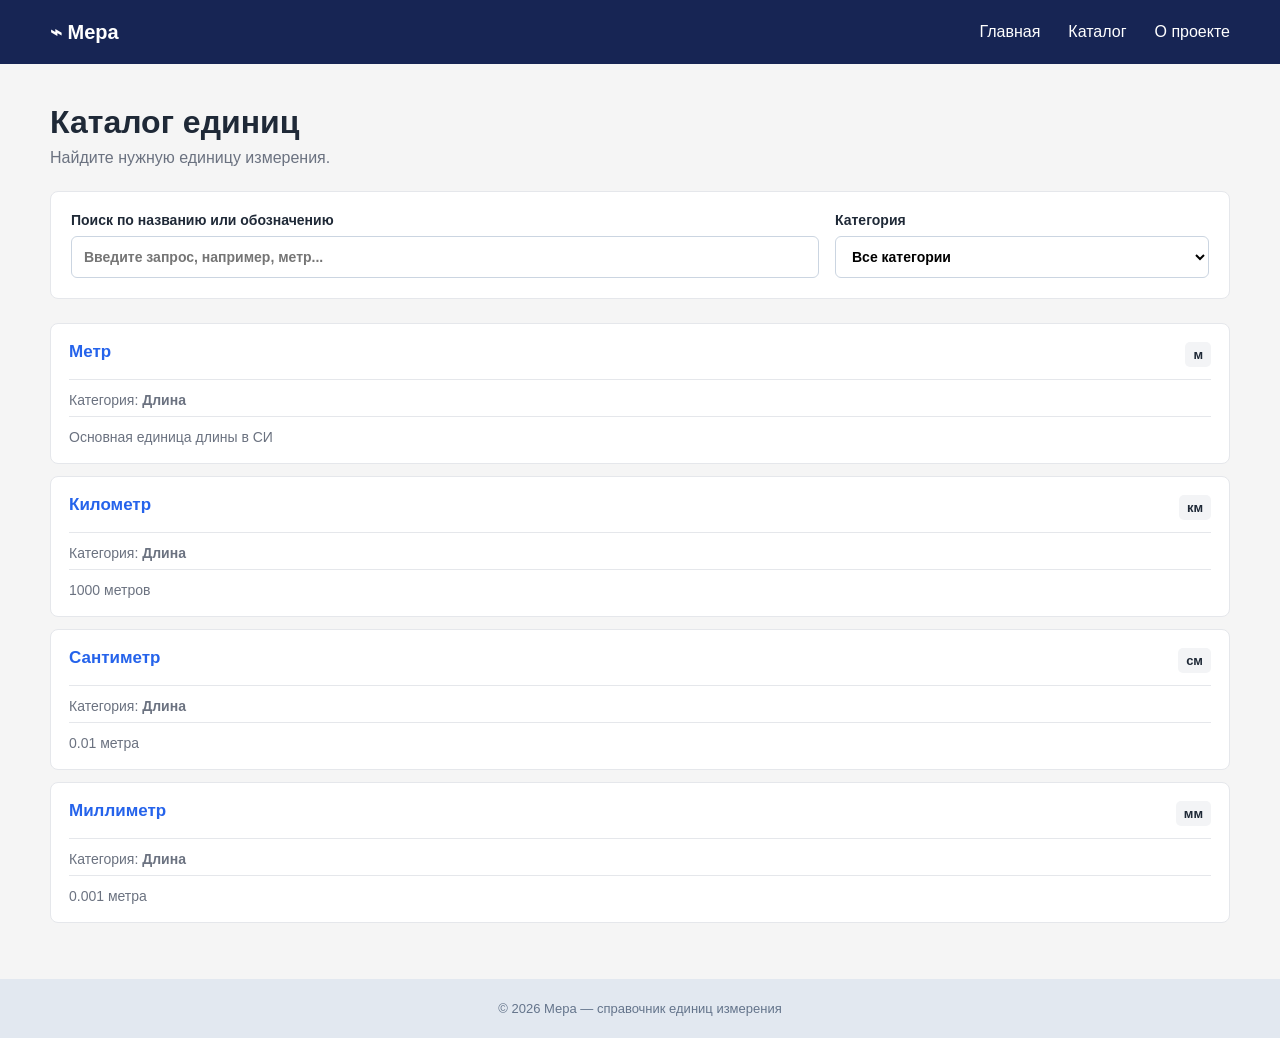
==== site/catalog.html @ fa5b54b5 "Add adaptive layout for lab three" ====
<!DOCTYPE html>
<html lang="ru">
<head>
  <meta charset="UTF-8">
  <meta name="viewport" content="width=device-width, initial-scale=1.0">
  <title>Каталог единиц — Мера</title>
  <link rel="stylesheet" href="css/style.css">
</head>
<body>
  <header class="header">
    <div class="container header__content">
      <a class="logo" href="index.html">⌁ Мера</a>
      <nav class="navigation" aria-label="Основная навигация">
        <a href="index.html">Главная</a><a href="catalog.html">Каталог</a><a href="index.html#about">О проекте</a>
      </nav>
      <a class="menu-button" href="index.html" aria-label="Перейти на главную">☰</a>
    </div>
  </header>
  <main class="container main">
    <section class="intro"><h1>Каталог единиц</h1><p>Найдите нужную единицу измерения.</p></section>
    <form class="filters">
      <label>Поиск по названию или обозначению<input type="search" placeholder="Введите запрос, например, метр..."></label>
      <label>Категория<select><option>Все категории</option><option>Длина</option><option>Масса</option><option>Время</option><option>Температура</option></select></label>
    </form>
    <section class="unit-list" aria-label="Единицы измерения">
      <article class="unit-card"><div><a href="unit.html">Метр</a><span class="symbol">м</span></div><p>Категория: <strong>Длина</strong></p><p>Основная единица длины в СИ</p></article>
      <article class="unit-card"><div><a href="unit.html">Километр</a><span class="symbol">км</span></div><p>Категория: <strong>Длина</strong></p><p>1000 метров</p></article>
      <article class="unit-card"><div><a href="unit.html">Сантиметр</a><span class="symbol">см</span></div><p>Категория: <strong>Длина</strong></p><p>0.01 метра</p></article>
      <article class="unit-card"><div><a href="unit.html">Миллиметр</a><span class="symbol">мм</span></div><p>Категория: <strong>Длина</strong></p><p>0.001 метра</p></article>
    </section>
  </main>
  <footer class="footer"><div class="container">© 2026 Мера — справочник единиц измерения</div></footer>
</body>
</html>
---- site/css/style.css ----
* { box-sizing: border-box; }

html {
  font-family: Arial, sans-serif;
  color: #1f2937;
  background: #f5f5f5;
}

body {
  min-width: 320px;
  min-height: 100vh;
  margin: 0;
  display: flex;
  flex-direction: column;
}

a { color: #2563eb; text-decoration: none; }
.container { width: min(1180px, calc(100% - 32px)); margin: 0 auto; }
.header { color: white; background: #172554; }

.header__content {
  min-height: 64px;
  display: flex;
  align-items: center;
  justify-content: space-between;
  gap: 32px;
}

.logo { color: white; font-size: 20px; font-weight: bold; }
.navigation { display: flex; gap: 28px; }
.navigation a { color: white; }
.menu-button { display: none; color: white; font-size: 24px; }
.main { flex: 1; padding-top: 40px; padding-bottom: 56px; }
.intro { margin-bottom: 24px; }
h1, h2, p { margin-top: 0; }
h1 { margin-bottom: 8px; font-size: 32px; }
h2 { font-size: 22px; }
.intro p, .unit-card p, .detail-card p, .breadcrumbs { color: #6b7280; }

.panel, .detail-card, .filters, .unit-card, .category-card {
  border: 1px solid #e5e7eb;
  border-radius: 8px;
  background: white;
}

.panel { padding: 24px; }

.converter {
  display: grid;
  grid-template-columns: 1.2fr 1fr 1fr auto;
  align-items: end;
  gap: 16px;
}

label { display: grid; gap: 8px; font-size: 14px; font-weight: bold; }

input, select, button {
  width: 100%;
  min-height: 42px;
  padding: 0 12px;
  border: 1px solid #cbd5e1;
  border-radius: 6px;
  font: inherit;
  background: white;
}

button {
  padding: 0 24px;
  border-color: #2563eb;
  color: white;
  font-weight: bold;
  background: #2563eb;
  cursor: pointer;
}

.result {
  margin: 16px 0 0;
  padding: 12px;
  border: 1px solid #86efac;
  border-radius: 6px;
  color: #166534;
  font-weight: bold;
  background: #dcfce7;
}

.categories { margin-top: 32px; }
.category-grid { display: grid; grid-template-columns: repeat(4, 1fr); gap: 16px; }

.category-card {
  min-height: 96px;
  padding: 20px;
  display: flex;
  flex-direction: column;
  gap: 12px;
  font-size: 20px;
}

.category-card span { font-size: 16px; font-weight: bold; }

.filters {
  margin-bottom: 24px;
  padding: 20px;
  display: grid;
  grid-template-columns: 2fr 1fr;
  gap: 16px;
}

.unit-list { display: grid; gap: 12px; }
.unit-card { padding: 18px; }
.unit-card div, .detail-card__title { display: flex; justify-content: space-between; align-items: flex-start; gap: 16px; }
.unit-card a { font-size: 17px; font-weight: bold; }

.unit-card p {
  margin: 12px 0 0;
  padding-top: 12px;
  border-top: 1px solid #e5e7eb;
  font-size: 14px;
}

.unit-card p + p { margin-top: 8px; }

.symbol, .badge {
  padding: 5px 8px;
  border-radius: 5px;
  font-size: 13px;
  font-weight: bold;
  background: #f3f4f6;
}

.breadcrumbs { margin-bottom: 16px; }
.detail-card { padding: 28px; }
.detail-card section { margin-top: 28px; }
.detail-card h1 { margin-bottom: 6px; }
.detail-card h2 { margin-bottom: 12px; font-size: 18px; }
.relations { padding: 16px; border-radius: 6px; background: #f8fafc; }
.relations p { margin: 8px 0; color: #374151; }

.footer {
  padding: 22px 0;
  color: #64748b;
  text-align: center;
  font-size: 13px;
  background: #e2e8f0;
}

.visually-hidden {
  position: absolute;
  width: 1px;
  height: 1px;
  padding: 0;
  margin: -1px;
  overflow: hidden;
  clip: rect(0, 0, 0, 0);
  white-space: nowrap;
  border: 0;
}

@media (max-width: 900px) {
  .container { width: min(704px, calc(100% - 48px)); }
  .converter { grid-template-columns: repeat(2, 1fr); }
  .converter button { grid-column: span 2; }
  .category-grid { grid-template-columns: repeat(2, 1fr); }
}

@media (max-width: 600px) {
  .container { width: calc(100% - 32px); }
  .header__content { min-height: 60px; }
  .navigation { display: none; }
  .menu-button { display: block; }
  .main { padding-top: 24px; padding-bottom: 40px; }
  h1 { font-size: 26px; }
  .panel, .detail-card { padding: 16px; }
  .converter, .filters { grid-template-columns: 1fr; }
  .converter button { grid-column: auto; }
  .category-grid { grid-template-columns: repeat(2, 1fr); gap: 10px; }
  .category-card { min-height: 86px; padding: 14px; }
  .filters { padding: 14px; }
  .detail-card__title { align-items: center; }
}
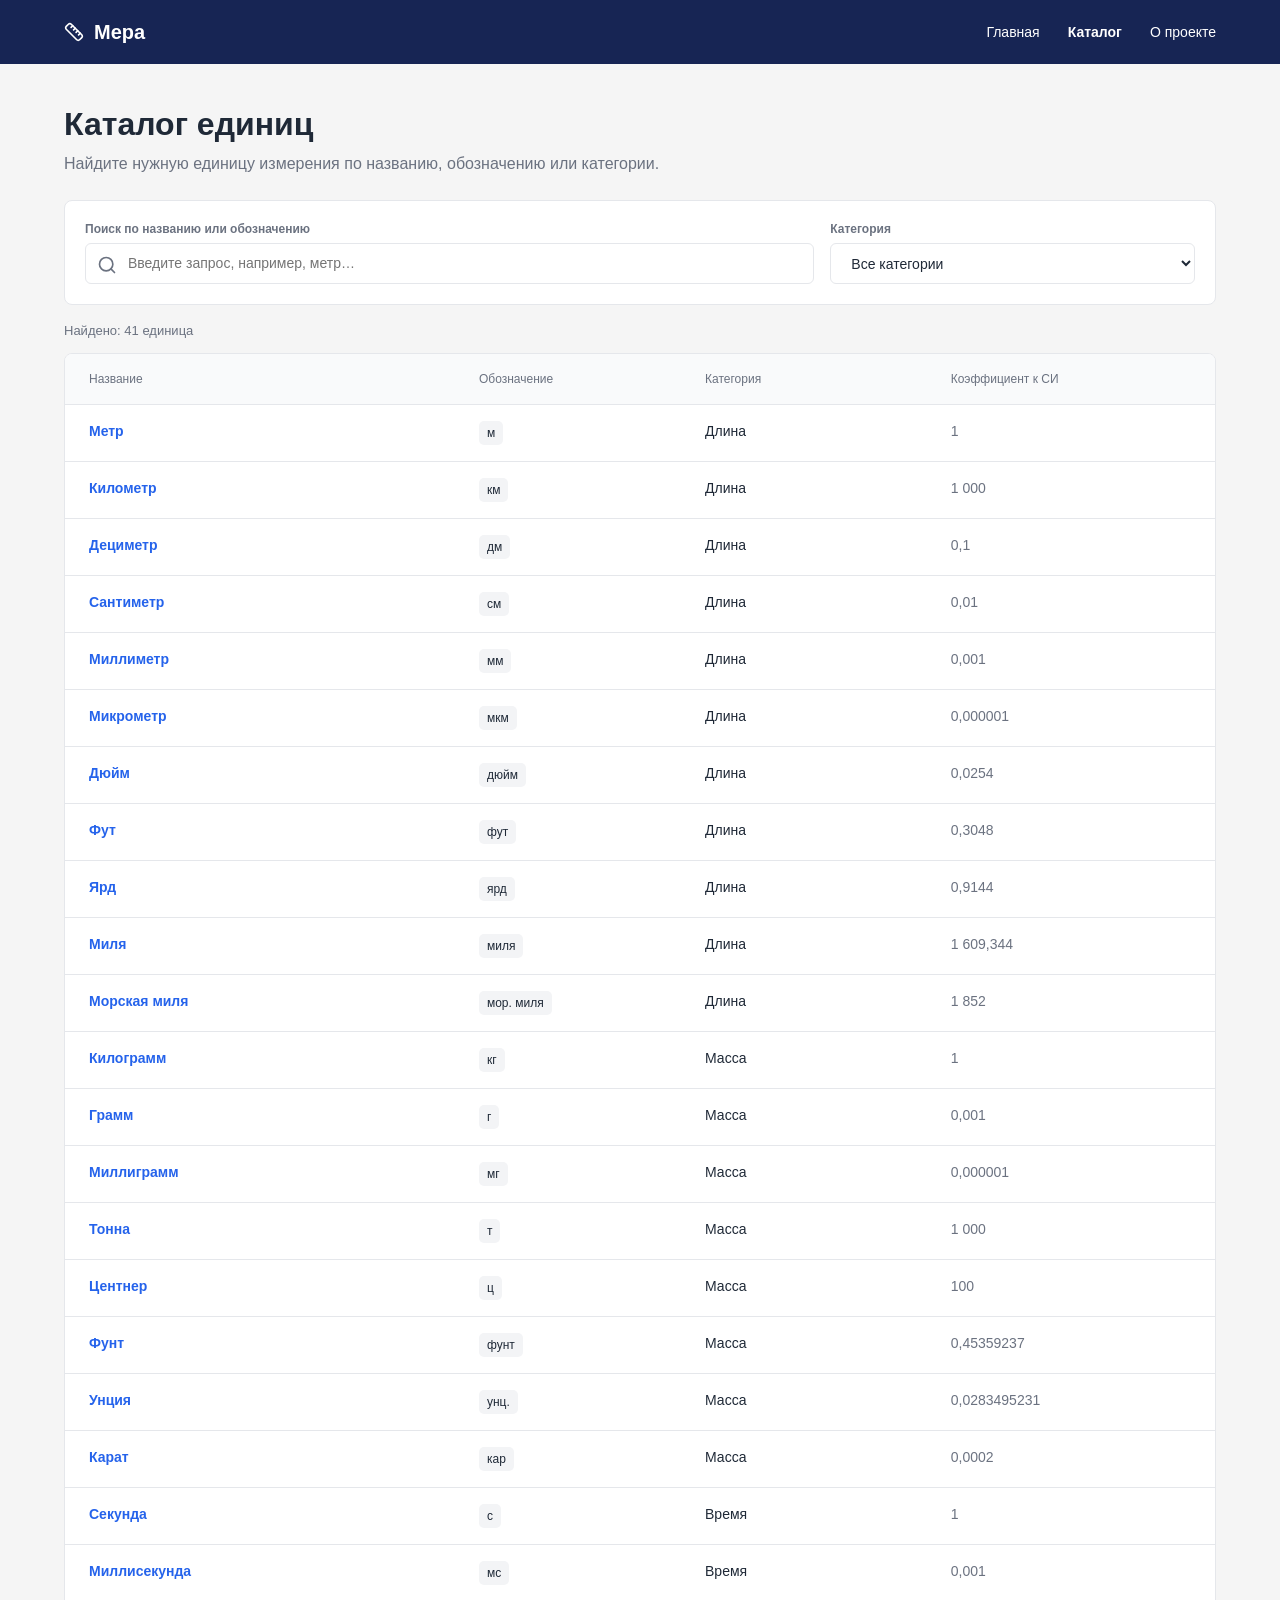
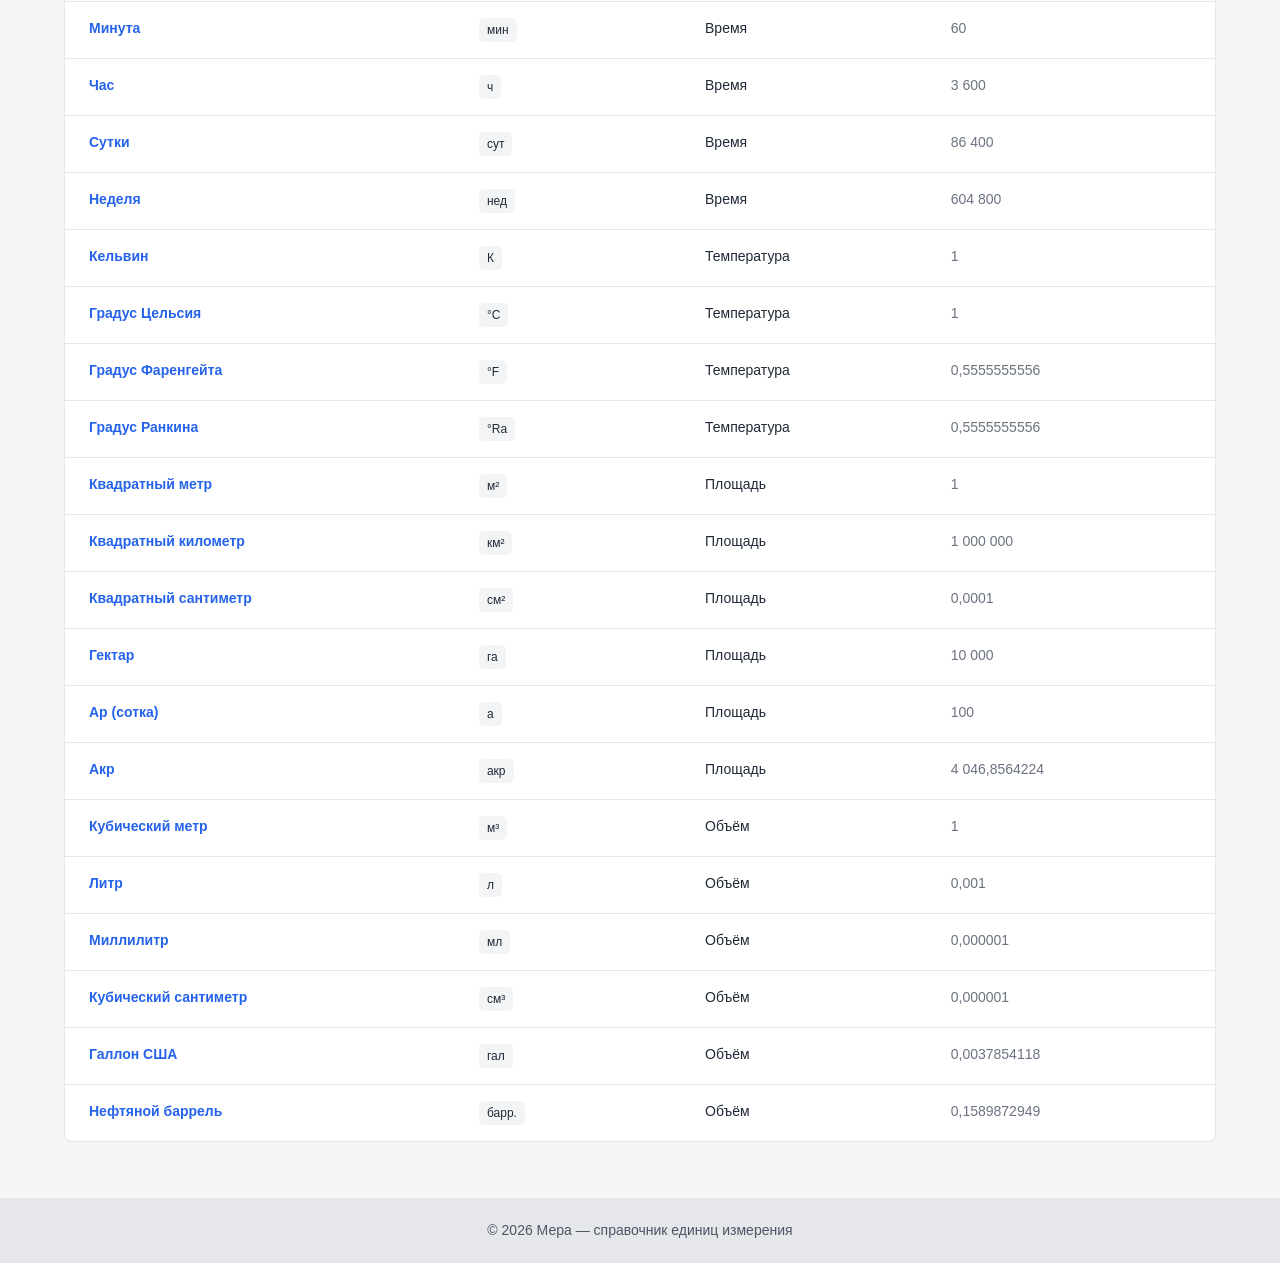
==== commit ab2a4c6f: "Complete Mera lab works 1-5 with site, database and reports" ====
--- a/site/catalog.html
+++ b/site/catalog.html
@@ -6,29 +6,63 @@
   <title>Каталог единиц — Мера</title>
   <link rel="stylesheet" href="css/style.css">
 </head>
-<body>
+<body data-page="catalog">
   <header class="header">
     <div class="container header__content">
-      <a class="logo" href="index.html">⌁ Мера</a>
-      <nav class="navigation" aria-label="Основная навигация">
-        <a href="index.html">Главная</a><a href="catalog.html">Каталог</a><a href="index.html#about">О проекте</a>
+      <a class="logo" href="index.html"><svg class="icon" aria-hidden="true"><use href="img/icons.svg#ruler"></use></svg>Мера</a>
+      <button class="menu-button" type="button" aria-expanded="false" aria-controls="main-nav" aria-label="Открыть меню">
+        <span></span><span></span><span></span>
+      </button>
+      <nav class="navigation" id="main-nav" aria-label="Основная навигация">
+        <a href="index.html">Главная</a>
+        <a href="catalog.html" aria-current="page">Каталог</a>
+        <a href="index.html#about">О проекте</a>
       </nav>
-      <a class="menu-button" href="index.html" aria-label="Перейти на главную">☰</a>
     </div>
   </header>
+
   <main class="container main">
-    <section class="intro"><h1>Каталог единиц</h1><p>Найдите нужную единицу измерения.</p></section>
-    <form class="filters">
-      <label>Поиск по названию или обозначению<input type="search" placeholder="Введите запрос, например, метр..."></label>
-      <label>Категория<select><option>Все категории</option><option>Длина</option><option>Масса</option><option>Время</option><option>Температура</option></select></label>
+    <section class="intro">
+      <h1>Каталог единиц</h1>
+      <p>Найдите нужную единицу измерения по названию, обозначению или категории.</p>
+    </section>
+
+    <form class="filters" data-catalog-filters role="search">
+      <label class="field">
+        <span class="field__label">Поиск по названию или обозначению</span>
+        <span class="search">
+          <svg class="icon search__icon" aria-hidden="true"><use href="img/icons.svg#search"></use></svg>
+          <input class="field__control" type="search" name="q" placeholder="Введите запрос, например, метр…" autocomplete="off">
+        </span>
+      </label>
+      <label class="field">
+        <span class="field__label">Категория</span>
+        <select class="field__control" name="category" data-category-select>
+          <option value="">Все категории</option>
+        </select>
+      </label>
     </form>
-    <section class="unit-list" aria-label="Единицы измерения">
-      <article class="unit-card"><div><a href="unit.html">Метр</a><span class="symbol">м</span></div><p>Категория: <strong>Длина</strong></p><p>Основная единица длины в СИ</p></article>
-      <article class="unit-card"><div><a href="unit.html">Километр</a><span class="symbol">км</span></div><p>Категория: <strong>Длина</strong></p><p>1000 метров</p></article>
-      <article class="unit-card"><div><a href="unit.html">Сантиметр</a><span class="symbol">см</span></div><p>Категория: <strong>Длина</strong></p><p>0.01 метра</p></article>
-      <article class="unit-card"><div><a href="unit.html">Миллиметр</a><span class="symbol">мм</span></div><p>Категория: <strong>Длина</strong></p><p>0.001 метра</p></article>
+
+    <p class="catalog-summary" data-catalog-summary aria-live="polite"></p>
+
+    <section class="table-card" aria-label="Единицы измерения">
+      <table class="unit-table">
+        <thead>
+          <tr><th scope="col">Название</th><th scope="col">Обозначение</th><th scope="col">Категория</th><th scope="col">Коэффициент к СИ</th></tr>
+        </thead>
+        <tbody data-unit-rows></tbody>
+      </table>
+      <div class="empty-state" data-empty-state hidden>
+        <svg class="icon empty-state__icon" aria-hidden="true"><use href="img/icons.svg#search"></use></svg>
+        <p class="empty-state__title">Ничего не найдено</p>
+        <p>Измените запрос или выберите другую категорию.</p>
+        <button class="button button--secondary" type="button" data-reset-filters>Сбросить фильтры</button>
+      </div>
     </section>
   </main>
+
   <footer class="footer"><div class="container">© 2026 Мера — справочник единиц измерения</div></footer>
+  <script src="js/units-data.js"></script>
+  <script src="js/app.js"></script>
 </body>
 </html>
--- a/site/css/style.css
+++ b/site/css/style.css
@@ -1,179 +1,433 @@
-* { box-sizing: border-box; }
-
-html {
-  font-family: Arial, sans-serif;
-  color: #1f2937;
-  background: #f5f5f5;
-}
-
-body {
-  min-width: 320px;
-  min-height: 100vh;
-  margin: 0;
-  display: flex;
-  flex-direction: column;
-}
-
-a { color: #2563eb; text-decoration: none; }
-.container { width: min(1180px, calc(100% - 32px)); margin: 0 auto; }
-.header { color: white; background: #172554; }
-
-.header__content {
-  min-height: 64px;
-  display: flex;
-  align-items: center;
-  justify-content: space-between;
-  gap: 32px;
-}
-
-.logo { color: white; font-size: 20px; font-weight: bold; }
-.navigation { display: flex; gap: 28px; }
-.navigation a { color: white; }
-.menu-button { display: none; color: white; font-size: 24px; }
-.main { flex: 1; padding-top: 40px; padding-bottom: 56px; }
-.intro { margin-bottom: 24px; }
-h1, h2, p { margin-top: 0; }
-h1 { margin-bottom: 8px; font-size: 32px; }
-h2 { font-size: 22px; }
-.intro p, .unit-card p, .detail-card p, .breadcrumbs { color: #6b7280; }
-
-.panel, .detail-card, .filters, .unit-card, .category-card {
-  border: 1px solid #e5e7eb;
-  border-radius: 8px;
-  background: white;
-}
-
-.panel { padding: 24px; }
-
-.converter {
-  display: grid;
-  grid-template-columns: 1.2fr 1fr 1fr auto;
-  align-items: end;
-  gap: 16px;
-}
-
-label { display: grid; gap: 8px; font-size: 14px; font-weight: bold; }
-
-input, select, button {
-  width: 100%;
-  min-height: 42px;
-  padding: 0 12px;
-  border: 1px solid #cbd5e1;
-  border-radius: 6px;
-  font: inherit;
-  background: white;
-}
-
-button {
-  padding: 0 24px;
-  border-color: #2563eb;
-  color: white;
-  font-weight: bold;
-  background: #2563eb;
-  cursor: pointer;
-}
-
-.result {
-  margin: 16px 0 0;
-  padding: 12px;
-  border: 1px solid #86efac;
-  border-radius: 6px;
-  color: #166534;
-  font-weight: bold;
-  background: #dcfce7;
-}
-
-.categories { margin-top: 32px; }
-.category-grid { display: grid; grid-template-columns: repeat(4, 1fr); gap: 16px; }
-
-.category-card {
-  min-height: 96px;
-  padding: 20px;
-  display: flex;
-  flex-direction: column;
-  gap: 12px;
-  font-size: 20px;
-}
-
-.category-card span { font-size: 16px; font-weight: bold; }
-
-.filters {
-  margin-bottom: 24px;
-  padding: 20px;
-  display: grid;
-  grid-template-columns: 2fr 1fr;
-  gap: 16px;
-}
-
-.unit-list { display: grid; gap: 12px; }
-.unit-card { padding: 18px; }
-.unit-card div, .detail-card__title { display: flex; justify-content: space-between; align-items: flex-start; gap: 16px; }
-.unit-card a { font-size: 17px; font-weight: bold; }
-
-.unit-card p {
-  margin: 12px 0 0;
-  padding-top: 12px;
-  border-top: 1px solid #e5e7eb;
-  font-size: 14px;
-}
-
-.unit-card p + p { margin-top: 8px; }
-
-.symbol, .badge {
-  padding: 5px 8px;
-  border-radius: 5px;
-  font-size: 13px;
-  font-weight: bold;
-  background: #f3f4f6;
-}
-
-.breadcrumbs { margin-bottom: 16px; }
-.detail-card { padding: 28px; }
-.detail-card section { margin-top: 28px; }
-.detail-card h1 { margin-bottom: 6px; }
-.detail-card h2 { margin-bottom: 12px; font-size: 18px; }
-.relations { padding: 16px; border-radius: 6px; background: #f8fafc; }
-.relations p { margin: 8px 0; color: #374151; }
-
-.footer {
-  padding: 22px 0;
-  color: #64748b;
-  text-align: center;
-  font-size: 13px;
-  background: #e2e8f0;
-}
-
-.visually-hidden {
-  position: absolute;
-  width: 1px;
-  height: 1px;
-  padding: 0;
-  margin: -1px;
-  overflow: hidden;
-  clip: rect(0, 0, 0, 0);
-  white-space: nowrap;
-  border: 0;
-}
-
-@media (max-width: 900px) {
-  .container { width: min(704px, calc(100% - 48px)); }
-  .converter { grid-template-columns: repeat(2, 1fr); }
-  .converter button { grid-column: span 2; }
-  .category-grid { grid-template-columns: repeat(2, 1fr); }
-}
-
-@media (max-width: 600px) {
-  .container { width: calc(100% - 32px); }
-  .header__content { min-height: 60px; }
-  .navigation { display: none; }
-  .menu-button { display: block; }
-  .main { padding-top: 24px; padding-bottom: 40px; }
-  h1 { font-size: 26px; }
-  .panel, .detail-card { padding: 16px; }
-  .converter, .filters { grid-template-columns: 1fr; }
-  .converter button { grid-column: auto; }
-  .category-grid { grid-template-columns: repeat(2, 1fr); gap: 10px; }
-  .category-card { min-height: 86px; padding: 14px; }
-  .filters { padding: 14px; }
-  .detail-card__title { align-items: center; }
-}
+/* Мера — общие стили всех страниц.
+   Цвета, размеры и отступы соответствуют стилям и компонентам проекта Figma
+   (см. docs/lab-02/ДИЗАЙН_СПЕЦИФИКАЦИЯ.md). */
+
+:root {
+  --color-dark: #172554;
+  --color-accent: #2563eb;
+  --color-accent-hover: #1d4ed8;
+  --color-accent-light: #eff6ff;
+  --color-text: #1f2937;
+  --color-text-muted: #6b7280;
+  --color-footer-text: #4b5563;
+  --color-bg: #f5f5f5;
+  --color-surface: #ffffff;
+  --color-border: #e5e7eb;
+  --color-table-head: #f9fafb;
+  --color-badge: #f3f4f6;
+  --color-error: #dc2626;
+  --color-error-bg: #fef2f2;
+  --color-error-text: #991b1b;
+  --color-success-bg: #f0fdf4;
+  --color-success-border: #bbf7d0;
+  --color-success-label: #166534;
+  --color-success-value: #15803d;
+  --radius: 8px;
+  --radius-small: 6px;
+  --font: Inter, "Segoe UI", Roboto, Arial, sans-serif;
+}
+
+* { box-sizing: border-box; }
+
+html {
+  font-family: var(--font);
+  font-size: 16px;
+  line-height: 1.5;
+  color: var(--color-text);
+  background: var(--color-bg);
+}
+
+body {
+  min-width: 320px;
+  min-height: 100vh;
+  margin: 0;
+  display: flex;
+  flex-direction: column;
+}
+
+a { color: var(--color-accent); text-decoration: none; }
+a:hover { text-decoration: underline; }
+h1, h2, p { margin-top: 0; }
+h1 { margin-bottom: 8px; font-size: 32px; line-height: 40px; font-weight: 600; }
+h2 { margin-bottom: 16px; font-size: 24px; line-height: 32px; font-weight: 600; }
+
+.container { width: min(1312px, calc(100% - 128px)); margin: 0 auto; }
+
+.icon {
+  width: 20px;
+  height: 20px;
+  flex: none;
+}
+
+/* Шапка и навигация */
+
+.header { color: #fff; background: var(--color-dark); }
+
+.header__content {
+  position: relative;
+  min-height: 64px;
+  display: flex;
+  align-items: center;
+  justify-content: space-between;
+  gap: 32px;
+}
+
+.logo {
+  display: inline-flex;
+  align-items: center;
+  gap: 10px;
+  color: #fff;
+  font-size: 20px;
+  font-weight: 700;
+}
+
+.logo:hover { text-decoration: none; }
+.navigation { display: flex; gap: 28px; }
+.navigation a { color: #fff; font-size: 14px; }
+.navigation a:hover, .navigation a[aria-current="page"] { color: #fff; text-decoration: none; }
+.navigation a[aria-current="page"] { font-weight: 700; }
+
+.menu-button {
+  display: none;
+  width: 40px;
+  height: 40px;
+  padding: 10px 8px;
+  border: 0;
+  border-radius: var(--radius-small);
+  background: transparent;
+  cursor: pointer;
+}
+
+.menu-button span {
+  display: block;
+  height: 2px;
+  margin: 4px 0;
+  border-radius: 1px;
+  background: #fff;
+  transition: transform 0.2s, opacity 0.2s;
+}
+
+.menu-button[aria-expanded="true"] span:nth-child(1) { transform: translateY(6px) rotate(45deg); }
+.menu-button[aria-expanded="true"] span:nth-child(2) { opacity: 0; }
+.menu-button[aria-expanded="true"] span:nth-child(3) { transform: translateY(-6px) rotate(-45deg); }
+
+/* Основная область */
+
+.main { flex: 1; padding-top: 40px; padding-bottom: 56px; }
+.intro { margin-bottom: 24px; }
+.intro p { margin-bottom: 0; color: var(--color-text-muted); }
+
+.panel, .detail-card, .filters, .category-card, .table-card {
+  border: 1px solid var(--color-border);
+  border-radius: var(--radius);
+  background: var(--color-surface);
+}
+
+.panel { padding: 24px; }
+
+/* Поля формы и кнопки */
+
+.field { display: grid; gap: 6px; }
+.field__label { color: var(--color-text-muted); font-size: 12px; line-height: 16px; font-weight: 600; }
+
+.field__control {
+  width: 100%;
+  min-height: 41px;
+  padding: 0 16px;
+  border: 1px solid var(--color-border);
+  border-radius: var(--radius-small);
+  color: var(--color-text);
+  font: inherit;
+  font-size: 14px;
+  background: var(--color-surface);
+}
+
+.field__control:focus { outline: 1px solid var(--color-accent); border-color: var(--color-accent); }
+.field__control[aria-invalid="true"] { border-color: var(--color-error); background: var(--color-error-bg); }
+
+.button {
+  display: inline-flex;
+  align-items: center;
+  justify-content: center;
+  min-height: 41px;
+  padding: 0 24px;
+  border: 1px solid var(--color-accent);
+  border-radius: var(--radius-small);
+  color: #fff;
+  font: inherit;
+  font-size: 14px;
+  font-weight: 600;
+  background: var(--color-accent);
+  cursor: pointer;
+}
+
+.button:hover { border-color: var(--color-accent-hover); background: var(--color-accent-hover); text-decoration: none; }
+.button--secondary { color: var(--color-accent); background: var(--color-surface); }
+.button--secondary:hover { color: #fff; }
+
+/* Конвертер */
+
+.converter {
+  display: grid;
+  grid-template-columns: 1.1fr 1fr 1fr auto;
+  align-items: end;
+  gap: 16px;
+}
+
+.result {
+  margin-top: 20px;
+  padding: 14px 16px;
+  display: grid;
+  gap: 2px;
+  border: 1px solid var(--color-success-border);
+  border-radius: var(--radius-small);
+  background: var(--color-success-bg);
+}
+
+.result__label { color: var(--color-success-label); font-size: 12px; font-weight: 600; }
+.result__value { color: var(--color-success-value); font-size: 24px; line-height: 32px; font-weight: 700; overflow-wrap: anywhere; }
+.result__formula { color: var(--color-text-muted); font-size: 13px; }
+
+.message { margin: 16px 0 0; padding: 12px 16px; border-radius: var(--radius-small); font-size: 15px; }
+.message--error { border: 1px solid var(--color-error); color: var(--color-error-text); background: var(--color-error-bg); }
+
+/* Категории */
+
+.categories, .about { margin-top: 32px; }
+.category-grid { display: grid; grid-template-columns: repeat(3, 1fr); gap: 16px; }
+
+.category-card {
+  padding: 20px;
+  display: grid;
+  justify-items: start;
+  gap: 4px;
+  color: var(--color-text);
+  transition: border-color 0.15s, box-shadow 0.15s;
+}
+
+.category-card:hover { border-color: var(--color-accent); box-shadow: 0 4px 14px rgb(37 99 235 / 0.12); text-decoration: none; }
+
+.category-card__icon {
+  width: 40px;
+  height: 40px;
+  margin-bottom: 12px;
+  display: grid;
+  place-items: center;
+  border-radius: var(--radius);
+  color: var(--color-accent);
+  background: var(--color-accent-light);
+}
+
+.category-card__name { font-size: 18px; line-height: 22px; font-weight: 700; }
+.category-card__count { color: var(--color-text-muted); font-size: 13px; }
+.about p { max-width: 760px; color: var(--color-text-muted); }
+
+/* Каталог */
+
+.filters {
+  margin-bottom: 16px;
+  padding: 20px;
+  display: grid;
+  grid-template-columns: 2fr 1fr;
+  gap: 16px;
+  align-items: end;
+}
+
+.filters--server { grid-template-columns: 2fr 1fr auto; }
+.search { position: relative; display: block; }
+.search__icon { position: absolute; top: 12px; left: 12px; color: var(--color-text-muted); }
+.search .field__control { padding-left: 42px; }
+.catalog-summary { margin-bottom: 12px; color: var(--color-text-muted); font-size: 13px; }
+.table-card { overflow: hidden; }
+.unit-table { width: 100%; border-collapse: collapse; }
+
+.unit-table th, .unit-table td {
+  padding: 16px 24px;
+  border-bottom: 1px solid var(--color-border);
+  font-size: 14px;
+  text-align: left;
+  vertical-align: top;
+}
+
+.unit-table th { color: var(--color-text-muted); font-size: 12px; font-weight: 500; background: var(--color-table-head); }
+.unit-table tbody tr:last-child td { border-bottom: 0; }
+.unit-table tbody tr:hover { background: var(--color-table-head); }
+.unit-table td a { font-weight: 600; }
+.unit-table__factor { font-variant-numeric: tabular-nums; color: var(--color-text-muted); }
+
+.symbol, .badge {
+  display: inline-block;
+  padding: 3px 8px;
+  border-radius: 5px;
+  font-size: 12px;
+  font-weight: 500;
+  background: var(--color-badge);
+}
+
+.badge--accent { color: var(--color-accent); background: var(--color-accent-light); }
+
+.empty-state {
+  padding: 40px 20px;
+  display: grid;
+  justify-items: center;
+  gap: 4px;
+  text-align: center;
+  color: var(--color-text-muted);
+}
+
+.empty-state[hidden] { display: none; }
+.empty-state__icon { width: 32px; height: 32px; margin-bottom: 8px; }
+.empty-state__title { margin-bottom: 0; color: var(--color-text); font-size: 18px; font-weight: 600; }
+.empty-state .button { margin-top: 12px; }
+
+.empty-state--page {
+  border: 1px solid var(--color-border);
+  border-radius: var(--radius);
+  background: var(--color-surface);
+}
+
+.empty-state--error { border-color: var(--color-error); background: var(--color-error-bg); }
+.empty-state--error .empty-state__title { color: var(--color-error-text); }
+
+/* Карточка единицы */
+
+.back-link { display: inline-block; margin-bottom: 16px; font-size: 14px; }
+.detail-card { padding: 32px; border-radius: 12px; }
+.detail-card[hidden] { display: none; }
+
+.detail-card__title {
+  display: flex;
+  flex-wrap: wrap;
+  justify-content: space-between;
+  align-items: center;
+  gap: 12px 16px;
+  margin-bottom: 8px;
+}
+
+.detail-card h1 { margin-bottom: 0; }
+.detail-card section { margin-top: 24px; }
+.detail-card h2 { margin-bottom: 8px; font-size: 16px; line-height: 20px; }
+.detail-card p { margin-bottom: 0; font-size: 15px; line-height: 1.6; }
+.badges { display: flex; flex-wrap: wrap; gap: 8px; }
+
+.facts { margin: 0; display: grid; grid-template-columns: repeat(3, 1fr); gap: 12px; }
+.facts div { padding: 12px 14px; border: 1px solid var(--color-border); border-radius: var(--radius-small); }
+.facts dt { color: var(--color-text-muted); font-size: 13px; }
+.facts dd { margin: 4px 0 0; font-weight: 600; overflow-wrap: anywhere; }
+
+.relations {
+  padding: 16px 20px;
+  border: 1px solid var(--color-border);
+  border-radius: var(--radius-small);
+  background: var(--color-bg);
+}
+
+.detail-card .relations__title { color: var(--color-text-muted); font-size: 12px; line-height: 16px; font-weight: 500; }
+.relations__list { margin: 0; padding: 0; display: grid; grid-template-columns: repeat(3, 1fr); gap: 6px 24px; list-style: none; }
+.relations__list li { font-size: 15px; font-weight: 600; font-variant-numeric: tabular-nums; overflow-wrap: anywhere; }
+.detail-card > .button { margin-top: 24px; }
+
+/* Страница состояния сервера (PHP-версия) */
+
+.facts--wide { grid-template-columns: repeat(2, 1fr); }
+.status-ok { color: var(--color-success-value); }
+
+.code {
+  margin: 0 0 16px;
+  padding: 14px 16px;
+  overflow-x: auto;
+  border: 1px solid var(--color-border);
+  border-radius: var(--radius-small);
+  font: 13px/1.5 Consolas, "Courier New", monospace;
+  background: var(--color-table-head);
+}
+
+.unit-table--plain { border: 1px solid var(--color-border); }
+
+/* Подвал */
+
+.footer {
+  padding: 22px 0;
+  color: var(--color-footer-text);
+  text-align: center;
+  font-size: 14px;
+  background: var(--color-border);
+}
+
+.visually-hidden {
+  position: absolute;
+  width: 1px;
+  height: 1px;
+  padding: 0;
+  margin: -1px;
+  overflow: hidden;
+  clip: rect(0, 0, 0, 0);
+  white-space: nowrap;
+  border: 0;
+}
+
+/* Планшет: 601–1024 px */
+
+@media (max-width: 1024px) {
+  .container { width: calc(100% - 48px); }
+  .converter { grid-template-columns: 1fr 1fr; }
+  .converter .field:first-child, .converter .button { grid-column: 1 / -1; }
+  .category-grid { grid-template-columns: repeat(2, 1fr); }
+  .facts { grid-template-columns: 1fr; }
+  .relations__list { grid-template-columns: repeat(2, 1fr); }
+  .unit-table th, .unit-table td { padding: 14px 16px; }
+  h1 { font-size: 28px; line-height: 34px; }
+}
+
+/* Телефон: до 600 px */
+
+@media (max-width: 600px) {
+  .container { width: calc(100% - 32px); }
+  .header__content { min-height: 56px; }
+  .menu-button { display: block; }
+
+  .navigation {
+    position: absolute;
+    top: 100%;
+    right: -16px;
+    left: -16px;
+    z-index: 10;
+    padding: 8px 16px 16px;
+    display: none;
+    flex-direction: column;
+    gap: 0;
+    background: var(--color-dark);
+    box-shadow: 0 8px 16px rgb(15 23 42 / 0.25);
+  }
+
+  .navigation.is-open { display: flex; }
+  .navigation a { padding: 12px 0; border-top: 1px solid rgb(255 255 255 / 0.12); font-size: 16px; }
+  .main { padding-top: 24px; padding-bottom: 40px; }
+  h1 { font-size: 24px; line-height: 30px; }
+  h2 { font-size: 20px; line-height: 28px; }
+  .panel, .detail-card { padding: 16px; }
+  .converter, .filters, .filters--server { grid-template-columns: 1fr; }
+  .category-grid { grid-template-columns: 1fr; gap: 8px; }
+  .category-card { padding: 16px; grid-template-columns: auto 1fr; align-items: center; column-gap: 12px; row-gap: 0; }
+  .category-card__icon { grid-row: span 2; margin-bottom: 0; }
+  .filters { padding: 16px; }
+  .result__value { font-size: 24px; line-height: 32px; }
+  .relations__list { grid-template-columns: 1fr; }
+  .detail-card > .button { width: 100%; }
+
+  /* Таблица каталога превращается в список карточек */
+  .facts--wide { grid-template-columns: 1fr; }
+  .unit-table:not(.unit-table--plain) thead { display: none; }
+  .unit-table:not(.unit-table--plain), .unit-table:not(.unit-table--plain) tbody, .unit-table:not(.unit-table--plain) tr, .unit-table:not(.unit-table--plain) td { display: block; }
+  .table-card { border: 0; background: transparent; }
+  .unit-table:not(.unit-table--plain) tbody { display: grid; gap: 12px; }
+  .unit-table:not(.unit-table--plain) tr { position: relative; padding: 16px; border: 1px solid var(--color-border); border-radius: var(--radius); background: var(--color-surface); }
+  .unit-table:not(.unit-table--plain) td { padding: 0; border: 0; }
+  .unit-table:not(.unit-table--plain) td:first-child { padding-right: 90px; font-size: 16px; }
+  .unit-table:not(.unit-table--plain) td:nth-child(2) { position: absolute; top: 14px; right: 16px; }
+  .unit-table:not(.unit-table--plain) td:nth-child(3) { margin-top: 8px; font-size: 12px; }
+  .unit-table:not(.unit-table--plain) td:nth-child(3)::before { content: "Категория: "; color: var(--color-text-muted); }
+  .unit-table:not(.unit-table--plain) td:nth-child(4) { margin-top: 10px; padding-top: 10px; border-top: 1px solid var(--color-border); color: var(--color-text-muted); font-size: 13px; }
+  .unit-table:not(.unit-table--plain) td:nth-child(4)::before { content: "Коэффициент к СИ: "; }
+  .table-card .empty-state { border: 1px solid var(--color-border); border-radius: var(--radius); background: var(--color-surface); }
+}
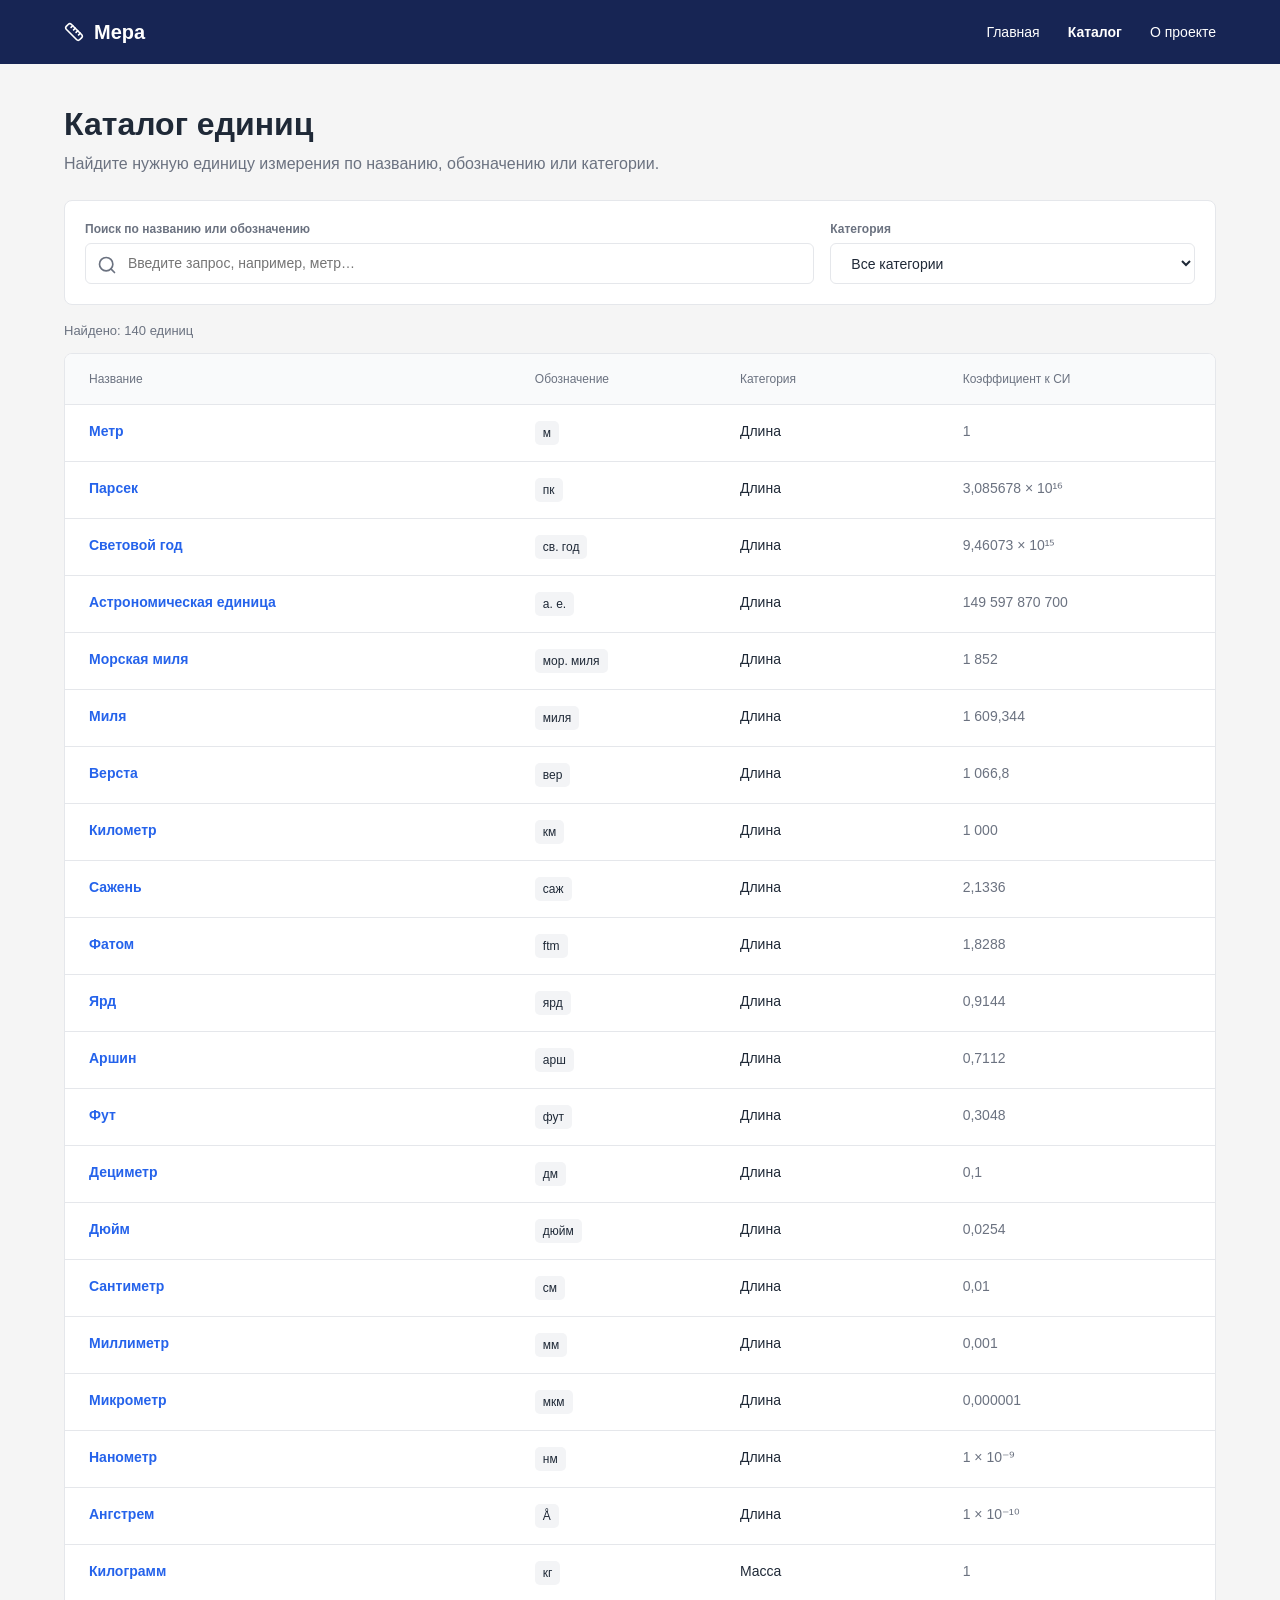
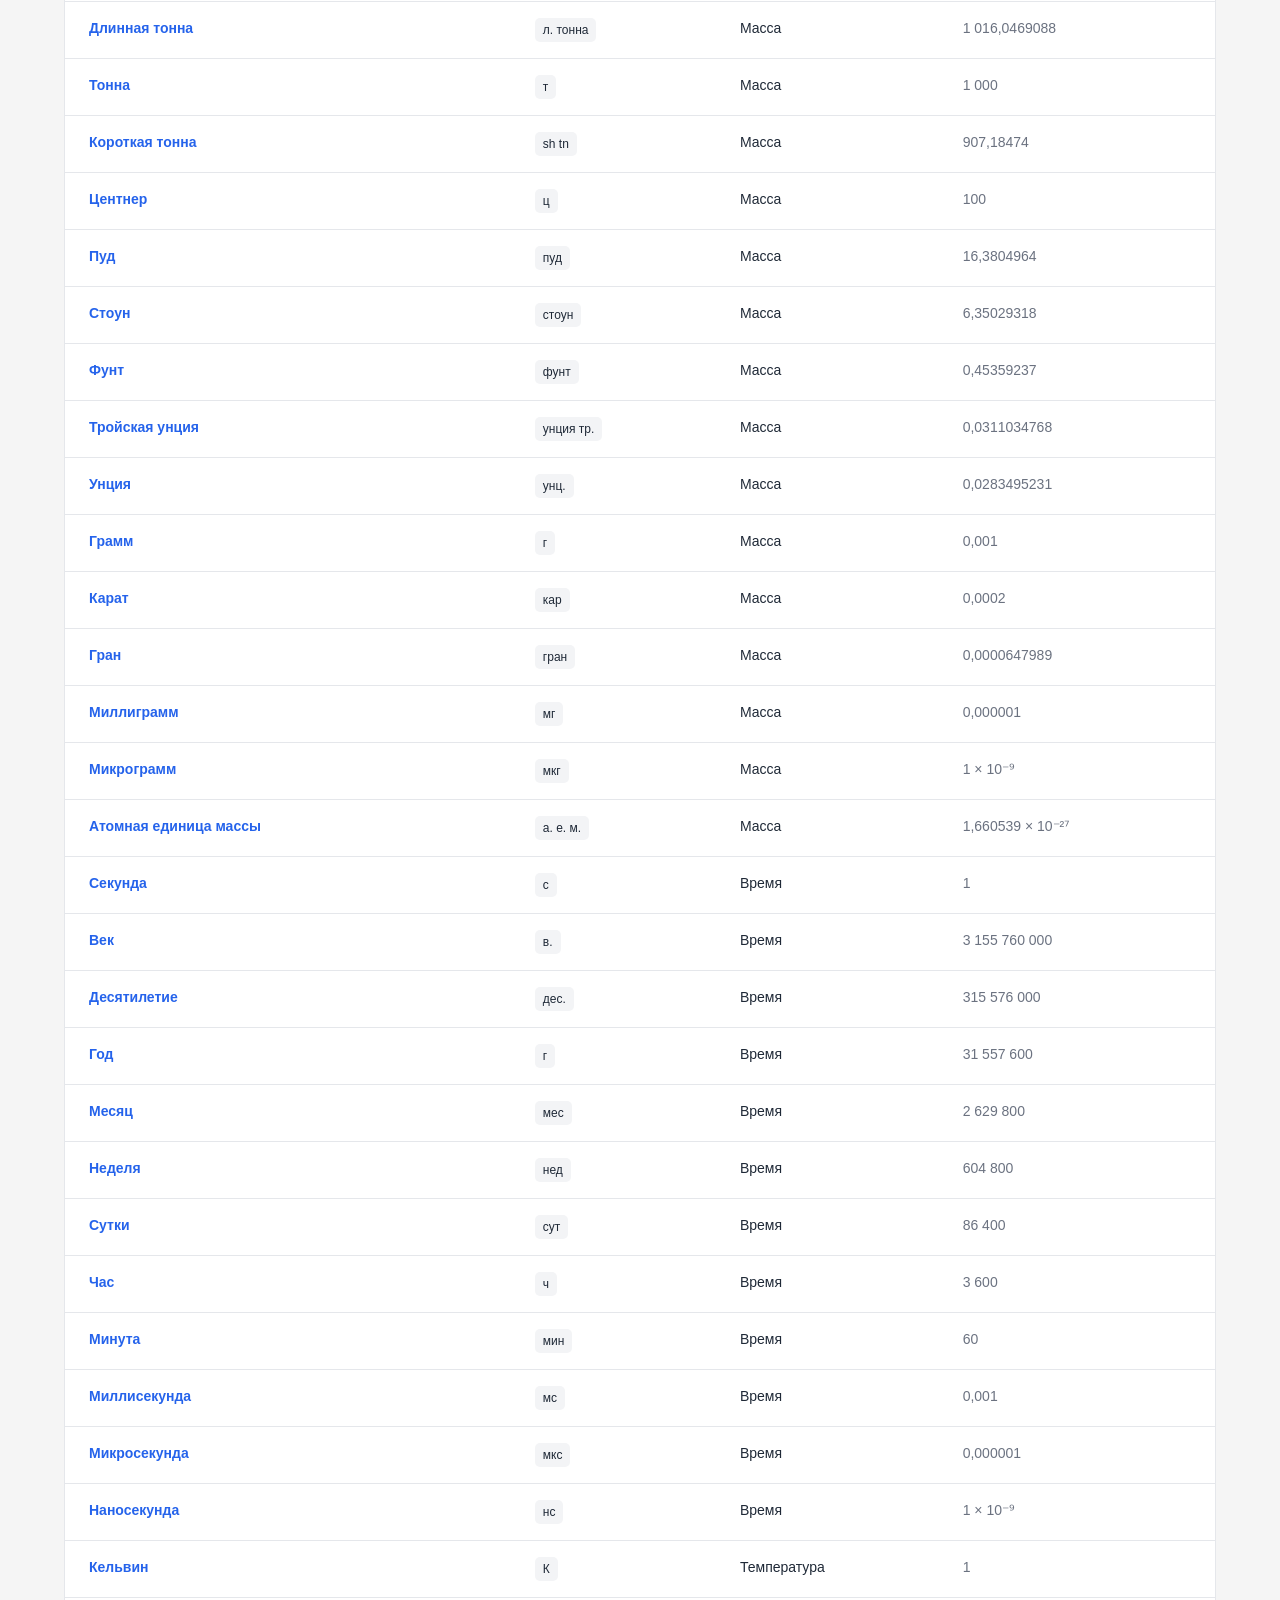
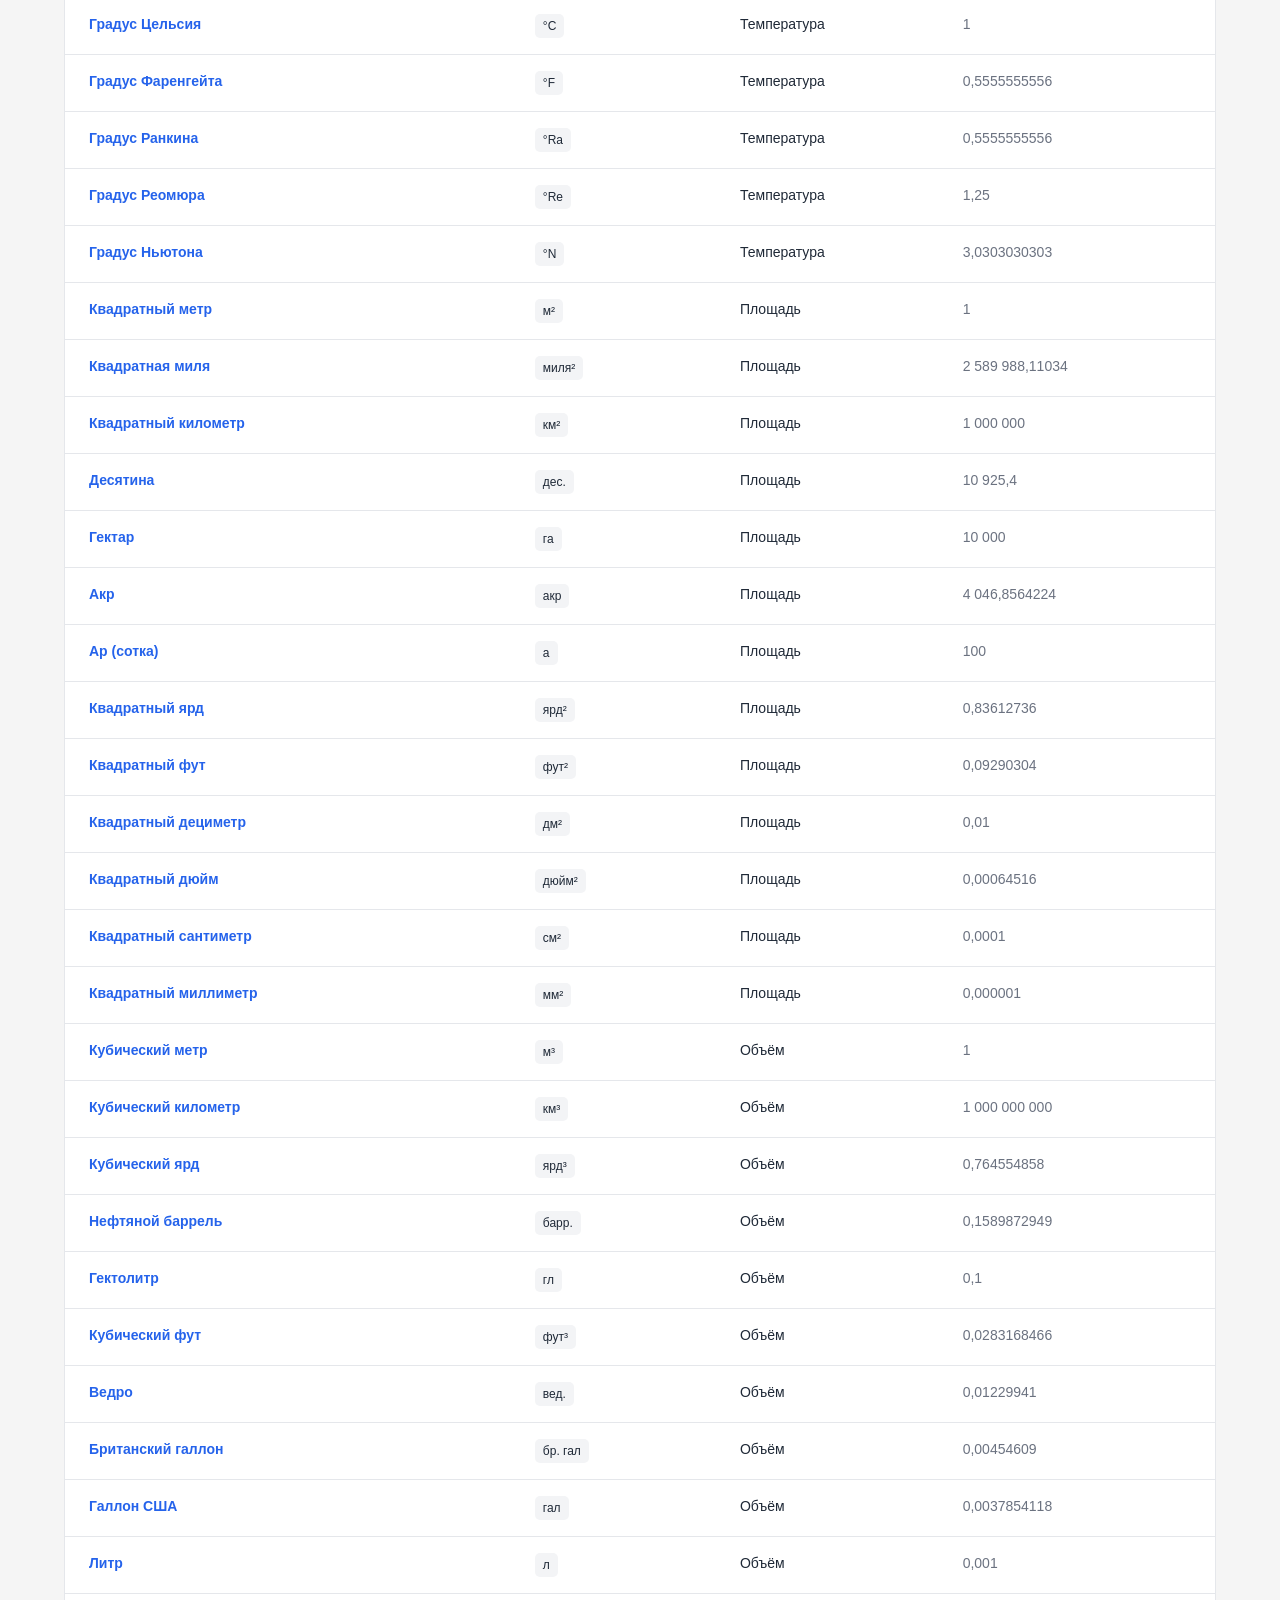
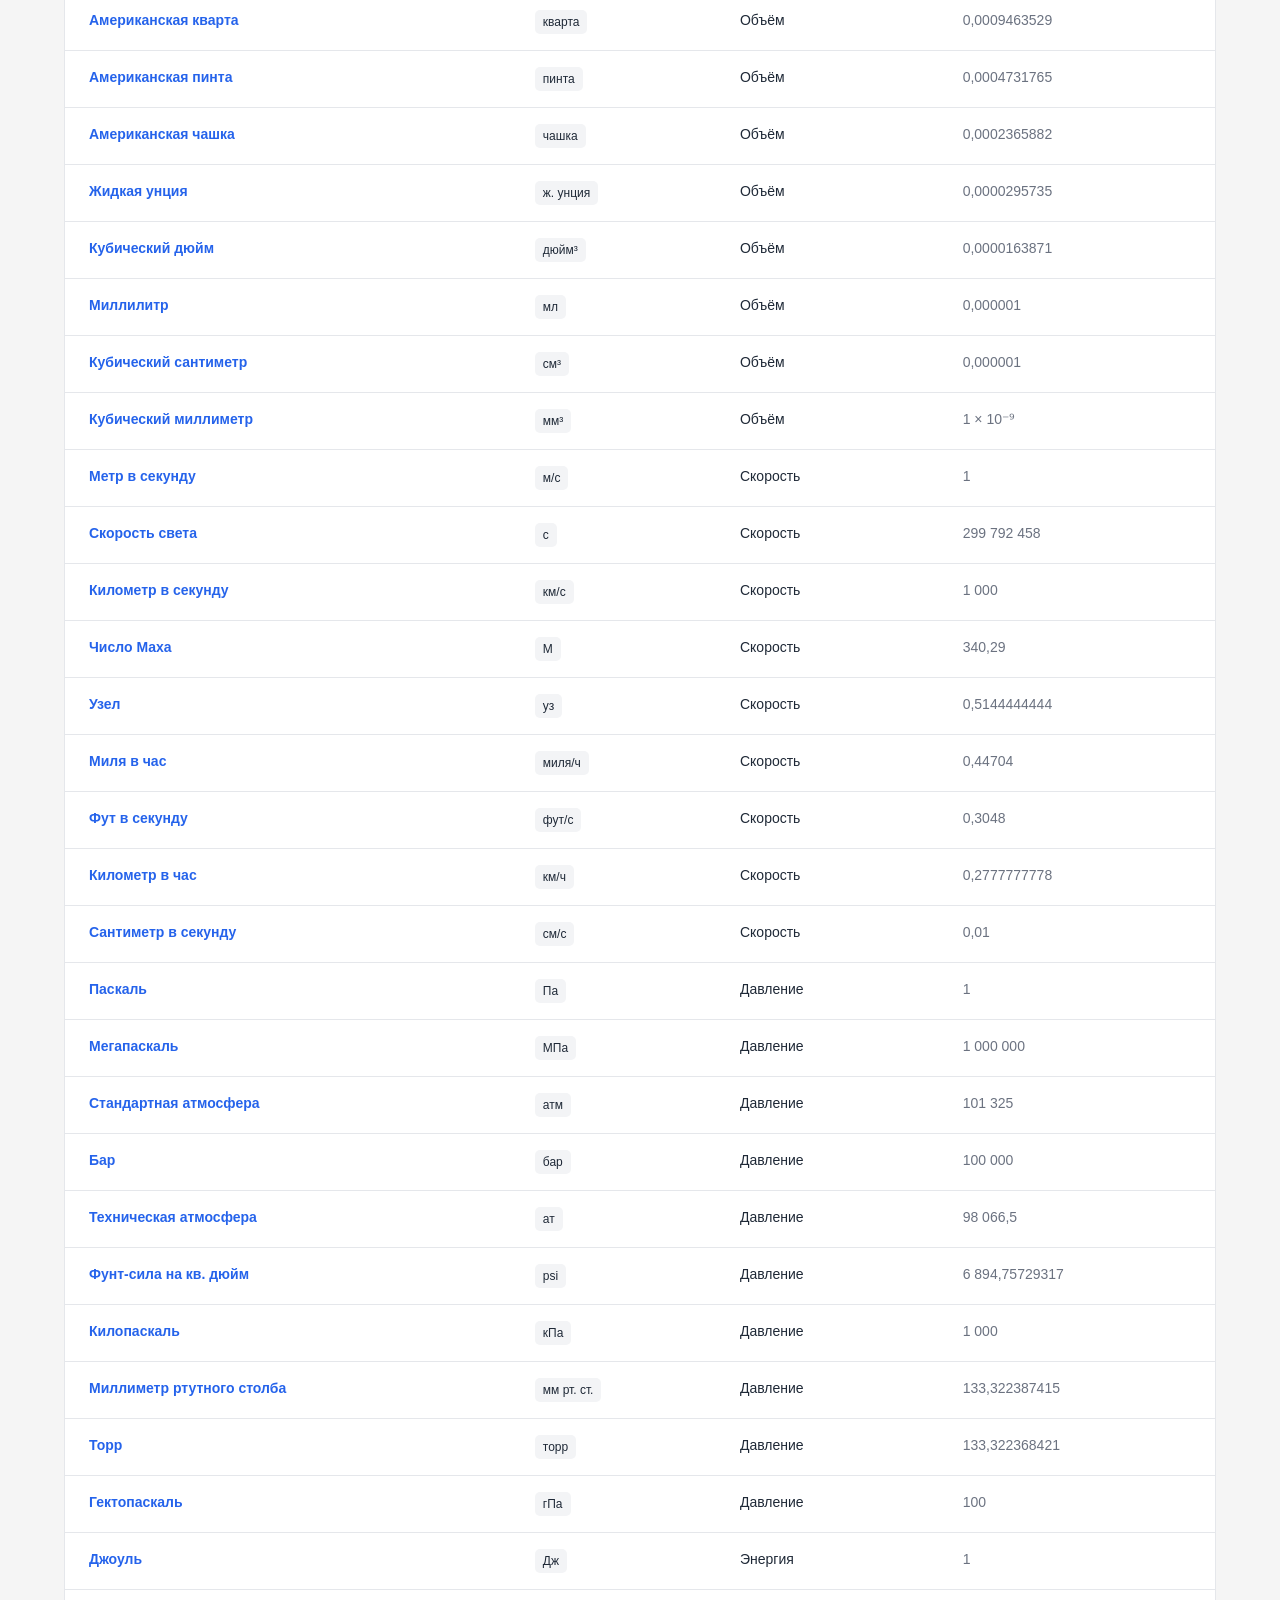
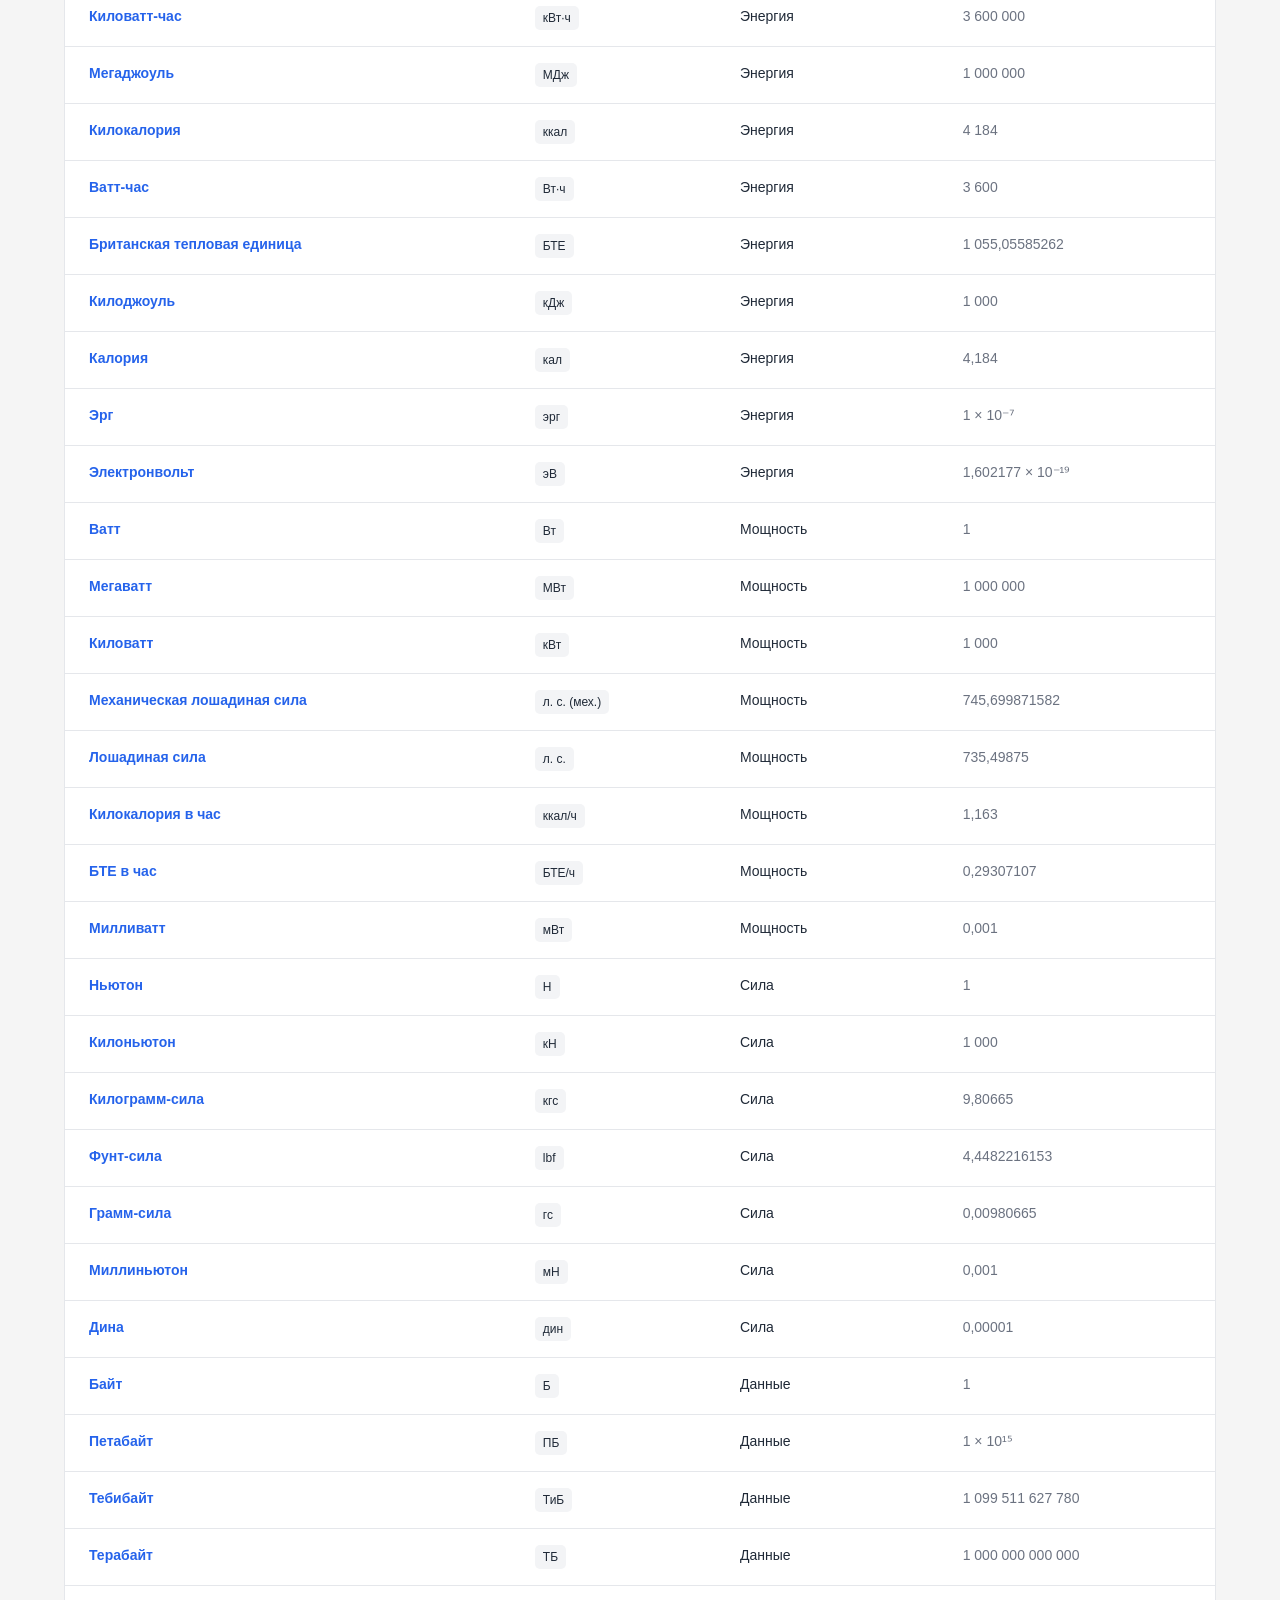
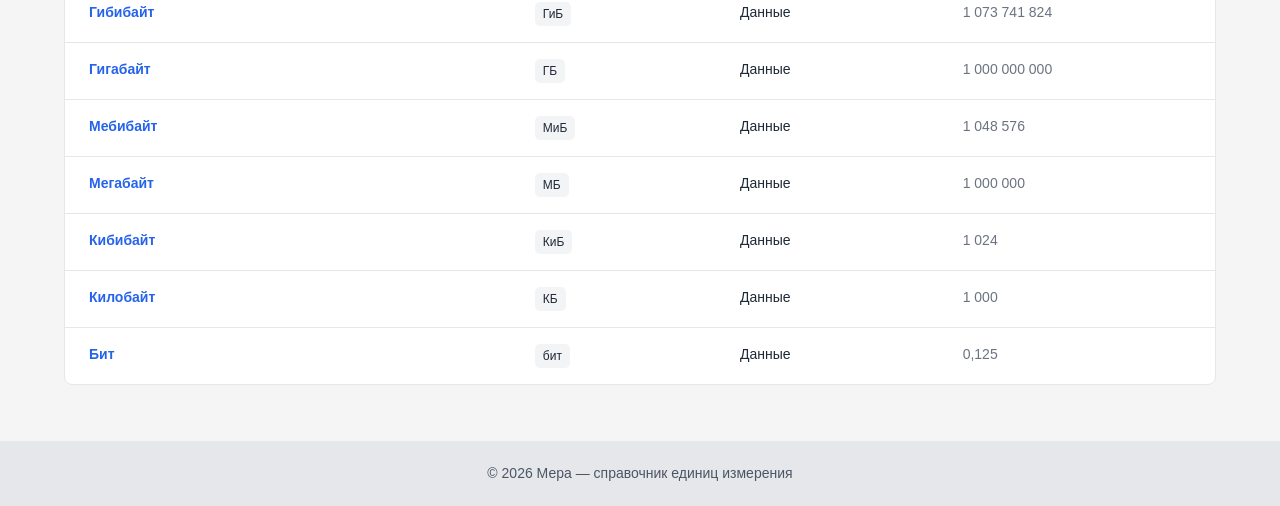
==== commit 6c96371f: "Add mobile unit picker with search and category groups" ====
--- a/site/catalog.html
+++ b/site/catalog.html
@@ -2,7 +2,7 @@
 <html lang="ru">
 <head>
   <meta charset="UTF-8">
-  <meta name="viewport" content="width=device-width, initial-scale=1.0">
+  <meta name="viewport" content="width=device-width, initial-scale=1.0, viewport-fit=cover">
   <title>Каталог единиц — Мера</title>
   <link rel="stylesheet" href="css/style.css">
 </head>
--- a/site/css/style.css
+++ b/site/css/style.css
@@ -53,6 +53,11 @@
 
 .container { width: min(1312px, calc(100% - 128px)); margin: 0 auto; }
 
+/* viewport-fit=cover: в альбомной ориентации iPhone содержимое не заходит под вырез. */
+@supports (padding: env(safe-area-inset-left)) {
+  .container { padding-right: env(safe-area-inset-right); padding-left: env(safe-area-inset-left); }
+}
+
 .icon {
   width: 20px;
   height: 20px;
@@ -187,6 +192,173 @@
 .result__label { color: var(--color-success-label); font-size: 12px; font-weight: 600; }
 .result__value { color: var(--color-success-value); font-size: 24px; line-height: 32px; font-weight: 700; overflow-wrap: anywhere; }
 .result__formula { color: var(--color-text-muted); font-size: 13px; }
+
+/* Выбор единицы на телефоне: поле-кнопка и нижняя панель (создаются в app.js) */
+
+.unit-trigger {
+  min-height: 48px;
+  padding: 0 12px 0 16px;
+  display: flex;
+  align-items: center;
+  gap: 8px;
+  text-align: left;
+  cursor: pointer;
+  -webkit-tap-highlight-color: transparent;
+}
+
+.unit-trigger:focus { outline: 0; }
+.unit-trigger:focus-visible { outline: 2px solid var(--color-accent); outline-offset: 1px; border-color: var(--color-accent); }
+.unit-trigger:active { background: var(--color-table-head); }
+.unit-trigger__name { flex: 1; min-width: 0; overflow: hidden; font-size: 15px; text-overflow: ellipsis; white-space: nowrap; }
+.unit-trigger__symbol { flex: none; max-width: 40%; overflow: hidden; text-overflow: ellipsis; white-space: nowrap; }
+.unit-trigger__chevron { color: var(--color-text-muted); transition: transform 0.2s; }
+.unit-trigger[aria-expanded="true"] .unit-trigger__chevron { transform: rotate(180deg); }
+
+.is-sheet-open body { position: fixed; right: 0; left: 0; overflow: hidden; }
+
+.unit-sheet {
+  position: fixed;
+  inset: 0 0 auto;
+  width: 100%;
+  max-width: none;
+  height: 100%;
+  max-height: none;
+  margin: 0;
+  padding: 0;
+  overflow: hidden;
+  border: 0;
+  color: var(--color-text);
+  background: transparent;
+}
+
+.unit-sheet::backdrop { background: transparent; }
+
+.unit-sheet__backdrop {
+  position: absolute;
+  inset: 0;
+  background: rgb(15 23 42 / 0.45);
+  opacity: 0;
+  transition: opacity 0.2s ease;
+}
+
+.unit-sheet__panel {
+  position: absolute;
+  right: 0;
+  bottom: 0;
+  left: 0;
+  width: 100%;
+  max-width: 560px;
+  height: min(85%, 720px);
+  margin: 0 auto;
+  display: flex;
+  flex-direction: column;
+  border-radius: 16px 16px 0 0;
+  background: var(--color-surface);
+  box-shadow: 0 -8px 32px rgb(15 23 42 / 0.18);
+  transform: translateY(100%);
+  transition: transform 0.22s cubic-bezier(0.2, 0.8, 0.2, 1);
+}
+
+.unit-sheet.is-open .unit-sheet__backdrop { opacity: 1; }
+.unit-sheet.is-open .unit-sheet__panel { transform: none; }
+.unit-sheet--compact .unit-sheet__panel { height: calc(100% - 8px); }
+
+.unit-sheet__header {
+  padding: 12px 8px 8px 16px;
+  display: flex;
+  align-items: center;
+  justify-content: space-between;
+  gap: 12px;
+}
+
+.unit-sheet__title { margin: 0; font-size: 18px; line-height: 24px; }
+
+.unit-sheet__close {
+  width: 44px;
+  height: 44px;
+  flex: none;
+  display: grid;
+  place-items: center;
+  border: 0;
+  border-radius: 50%;
+  color: var(--color-text);
+  background: transparent;
+  cursor: pointer;
+}
+
+.unit-sheet__close .icon { width: 22px; height: 22px; }
+.unit-sheet__close:hover, .unit-sheet__close:active { background: var(--color-badge); }
+
+.unit-sheet__search { margin: 0 16px 8px; }
+.unit-sheet__search .search__icon { top: 14px; }
+.unit-sheet__search .field__control { min-height: 48px; font-size: 16px; }
+.unit-sheet__search .field__control::-webkit-search-cancel-button { cursor: pointer; }
+
+.unit-sheet__list {
+  flex: 1;
+  min-height: 0;
+  padding-bottom: calc(12px + env(safe-area-inset-bottom, 0px));
+  overflow-y: auto;
+  overscroll-behavior: contain;
+  border-top: 1px solid var(--color-border);
+  -webkit-overflow-scrolling: touch;
+}
+
+.unit-sheet__group-title {
+  position: sticky;
+  top: 0;
+  z-index: 1;
+  margin: 0;
+  padding: 12px 16px 6px;
+  color: var(--color-text-muted);
+  font-size: 12px;
+  line-height: 16px;
+  font-weight: 600;
+  letter-spacing: 0.04em;
+  text-transform: uppercase;
+  background: var(--color-surface);
+}
+
+.unit-sheet__options { margin: 0; padding: 0 8px; list-style: none; }
+.unit-sheet__options:first-child { padding-top: 8px; }
+
+.unit-sheet__option {
+  width: 100%;
+  min-height: 52px;
+  padding: 8px 8px 8px 12px;
+  display: flex;
+  align-items: center;
+  gap: 12px;
+  border: 0;
+  border-radius: var(--radius);
+  color: var(--color-text);
+  font: inherit;
+  font-size: 15px;
+  text-align: left;
+  background: transparent;
+  cursor: pointer;
+  -webkit-tap-highlight-color: transparent;
+}
+
+.unit-sheet__option:hover, .unit-sheet__option:active { background: var(--color-table-head); }
+.unit-sheet__option[aria-current="true"] { background: var(--color-accent-light); }
+.unit-sheet__option[aria-current="true"] .unit-sheet__option-name { color: var(--color-accent-hover); font-weight: 600; }
+.unit-sheet__option[aria-current="true"] .symbol { background: var(--color-surface); }
+.unit-sheet__option-text { flex: 1; min-width: 0; display: grid; }
+.unit-sheet__option-name { overflow-wrap: anywhere; }
+.unit-sheet__option-meta { color: var(--color-text-muted); font-size: 12px; line-height: 16px; }
+.unit-sheet__option .symbol { flex: none; max-width: 40%; overflow-wrap: anywhere; }
+.unit-sheet__check { color: var(--color-accent); visibility: hidden; }
+.unit-sheet__option[aria-current="true"] .unit-sheet__check { visibility: visible; }
+
+.unit-sheet__close:focus, .unit-sheet__option:focus { outline: 0; }
+.unit-sheet__close:focus-visible, .unit-sheet__option:focus-visible { outline: 2px solid var(--color-accent); outline-offset: -2px; }
+.unit-sheet__empty { padding: 32px 20px; }
+.unit-sheet__empty-text { max-width: 320px; margin: 0; overflow-wrap: anywhere; }
+
+@media (prefers-reduced-motion: reduce) {
+  .unit-sheet__backdrop, .unit-sheet__panel, .unit-trigger__chevron { transition: none; }
+}
 
 .message { margin: 16px 0 0; padding: 12px 16px; border-radius: var(--radius-small); font-size: 15px; }
 .message--error { border: 1px solid var(--color-error); color: var(--color-error-text); background: var(--color-error-bg); }
